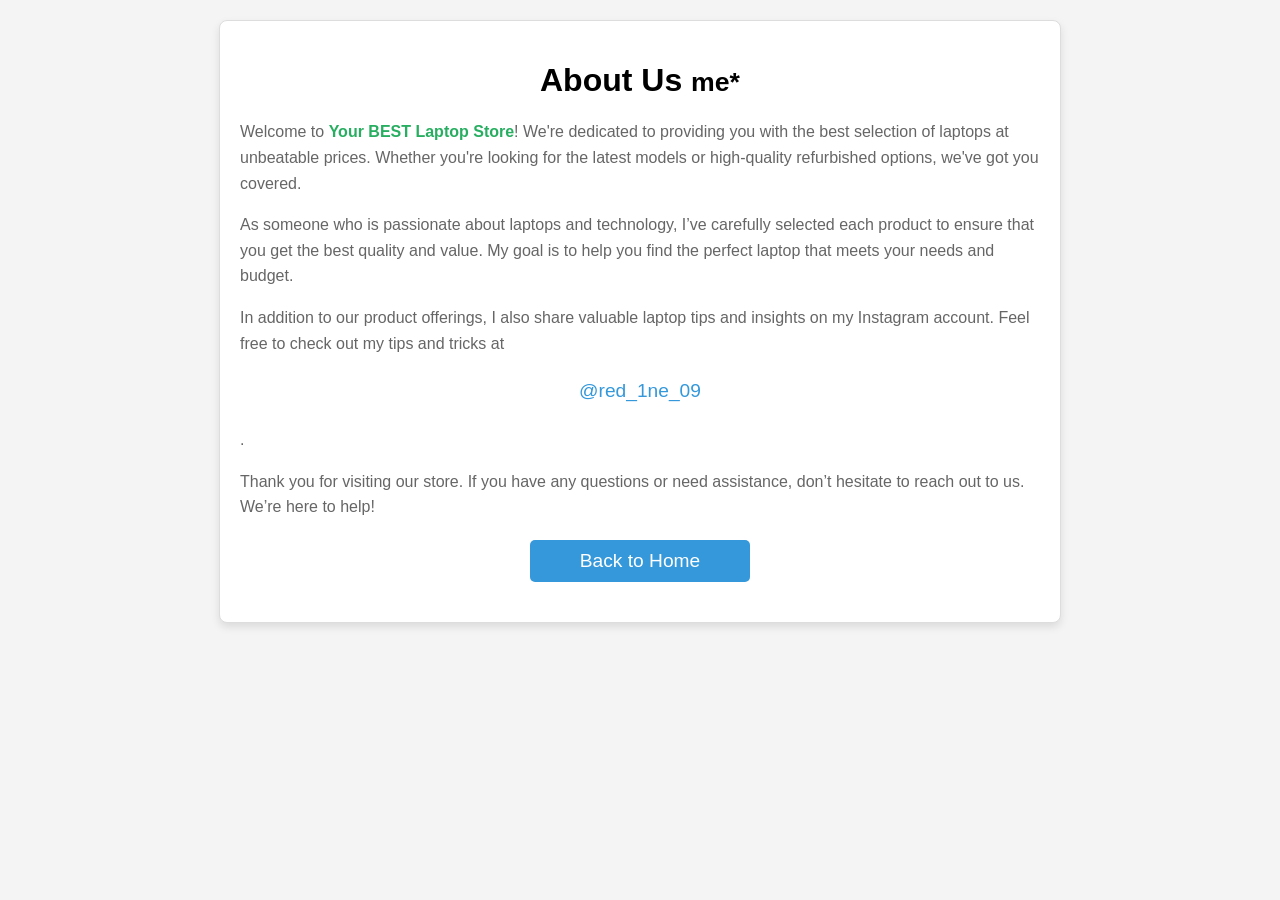
==== about.html @ dc3aa83b "Add files via upload" ====
<!DOCTYPE html>
<html lang="en">
<head>
    <meta charset="UTF-8">
    <meta name="viewport" content="width=device-width, initial-scale=1.0">
    <title>About Us - Laptop Store</title>
    <style>
        body {
            font-family: Arial, sans-serif;
            margin: 0;
            padding: 0;
            background-color: #f4f4f4;
        }
        .container {
            width: 90%;
            margin: 0 auto;
            padding: 20px;
        }
        h1 {
            text-align: center;
            margin-bottom: 20px;
        }
        .content {
            max-width: 800px;
            margin: 0 auto;
            background-color: #fff;
            border: 1px solid #ddd;
            border-radius: 8px;
            padding: 20px;
            box-shadow: 0 4px 8px rgba(0,0,0,0.1);
        }
        p {
            line-height: 1.6;
            color: #666;
        }
        .highlight {
            font-weight: bold;
            color: #27ae60;
        }
        .instagram-link {
            display: block;
            text-align: center;
            margin: 20px 0;
            font-size: 1.2em;
            color: #3498db;
            text-decoration: none;
        }
        .instagram-link:hover {
            color: #2980b9;
        }
        .back-btn {
            display: block;
            width: 200px;
            margin: 20px auto;
            padding: 10px;
            text-align: center;
            background-color: #3498db;
            color: #fff;
            text-decoration: none;
            border-radius: 5px;
            font-size: 1.2em;
        }
        .back-btn:hover {
            background-color: #2980b9;
        }
    </style>
</head>
<body>
    <div class="container">
        <div class="content">
            <h1>About Us <small>me*</small></h1>
            <p>Welcome to <span class="highlight">Your BEST Laptop Store</span>! We're dedicated to providing you with the best selection of laptops at unbeatable prices. Whether you're looking for the latest models or high-quality refurbished options, we've got you covered.</p>
            <p>As someone who is passionate about laptops and technology, I’ve carefully selected each product to ensure that you get the best quality and value. My goal is to help you find the perfect laptop that meets your needs and budget.</p>
            <p>In addition to our product offerings, I also share valuable laptop tips and insights on my Instagram account. Feel free to check out my tips and tricks at <a href="https://www.instagram.com/red_1ne_09" class="instagram-link">@red_1ne_09</a>.</p>
            <p>Thank you for visiting our store. If you have any questions or need assistance, don’t hesitate to reach out to us. We’re here to help!</p>
            <a href="index.html" class="back-btn">Back to Home</a>
        </div>
    </div>
</body>
</html>
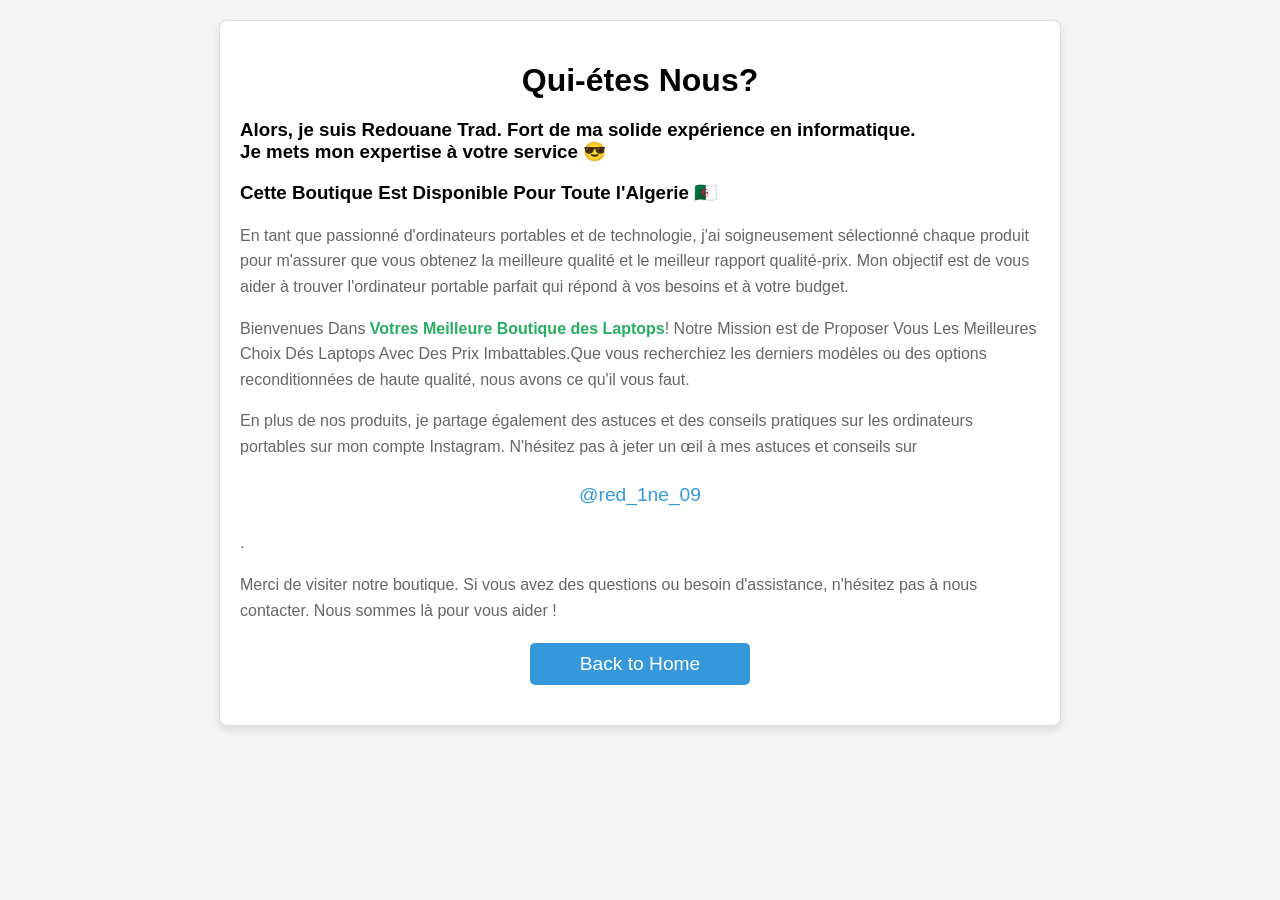
==== commit ef34725a: "Update about.html" ====
--- a/about.html
+++ b/about.html
@@ -68,11 +68,13 @@
 <body>
     <div class="container">
         <div class="content">
-            <h1>About Us <small>me*</small></h1>
-            <p>Welcome to <span class="highlight">Your BEST Laptop Store</span>! We're dedicated to providing you with the best selection of laptops at unbeatable prices. Whether you're looking for the latest models or high-quality refurbished options, we've got you covered.</p>
-            <p>As someone who is passionate about laptops and technology, I’ve carefully selected each product to ensure that you get the best quality and value. My goal is to help you find the perfect laptop that meets your needs and budget.</p>
-            <p>In addition to our product offerings, I also share valuable laptop tips and insights on my Instagram account. Feel free to check out my tips and tricks at <a href="https://www.instagram.com/red_1ne_09" class="instagram-link">@red_1ne_09</a>.</p>
-            <p>Thank you for visiting our store. If you have any questions or need assistance, don’t hesitate to reach out to us. We’re here to help!</p>
+            <h1>Qui-étes Nous?</h1>
+            <h3>Alors, je suis Redouane Trad. Fort de ma solide expérience en informatique.<br>Je mets mon expertise à votre service 😎</h3>
+            <h3>Cette Boutique Est Disponible Pour Toute l'Algerie 🇩🇿</h3>
+            <p>En tant que passionné d'ordinateurs portables et de technologie, j'ai soigneusement sélectionné chaque produit pour m'assurer que vous obtenez la meilleure qualité et le meilleur rapport qualité-prix. Mon objectif est de vous aider à trouver l'ordinateur portable parfait qui répond à vos besoins et à votre budget.</p>
+            <p>Bienvenues Dans <span class="highlight">Votres Meilleure Boutique des Laptops</span>! Notre Mission est de Proposer Vous Les Meilleures Choix Dés Laptops Avec Des Prix Imbattables.Que vous recherchiez les derniers modèles ou des options reconditionnées de haute qualité, nous avons ce qu'il vous faut.</p>
+            <p>En plus de nos produits, je partage également des astuces et des conseils pratiques sur les ordinateurs portables sur mon compte Instagram. N'hésitez pas à jeter un œil à mes astuces et conseils sur <a href="https://www.instagram.com/red_1ne_09" class="instagram-link">@red_1ne_09</a>.</p>
+            <p>Merci de visiter notre boutique. Si vous avez des questions ou besoin d'assistance, n'hésitez pas à nous contacter. Nous sommes là pour vous aider !</p>
             <a href="index.html" class="back-btn">Back to Home</a>
         </div>
     </div>
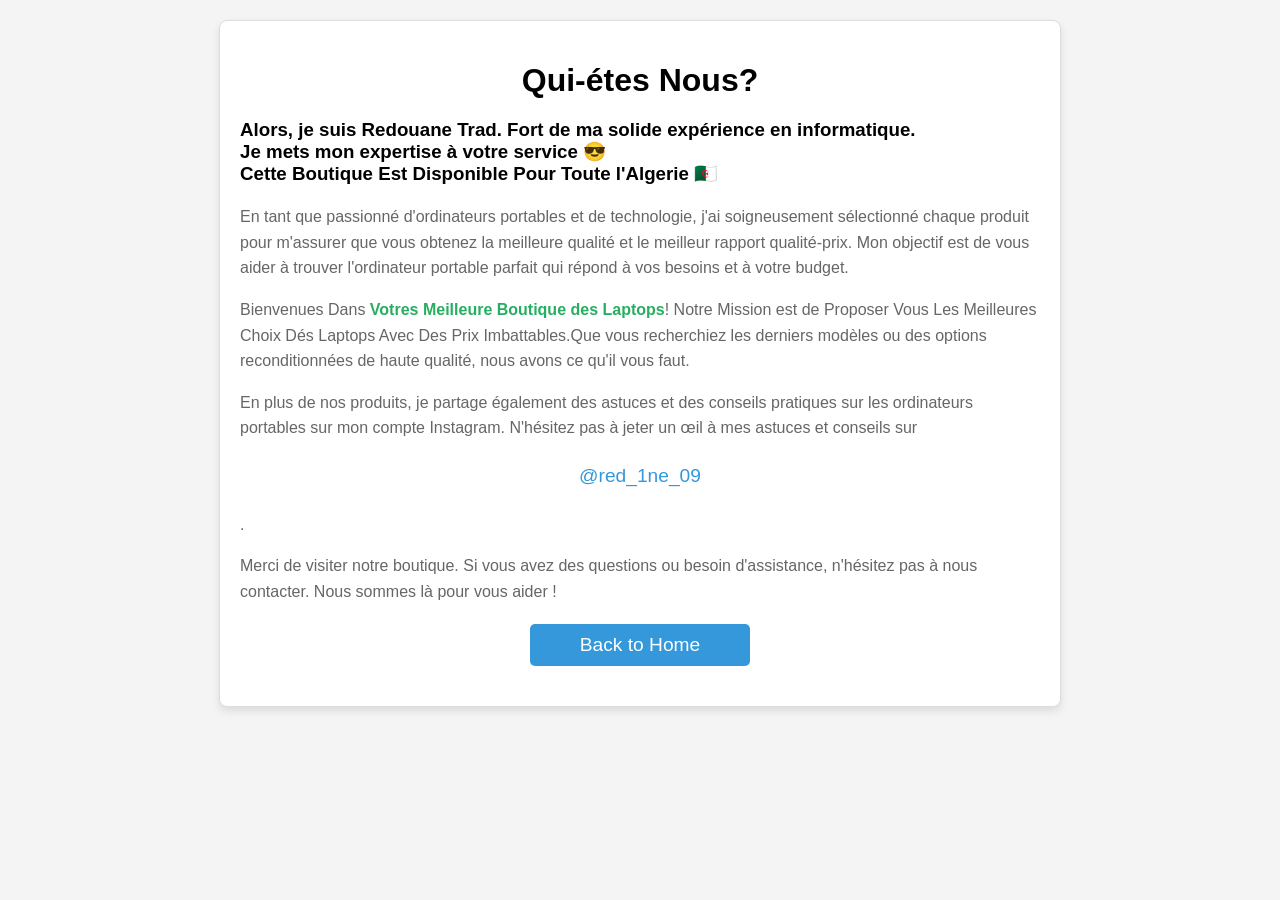
==== commit 1f278db2: "Update about.html" ====
--- a/about.html
+++ b/about.html
@@ -69,8 +69,7 @@
     <div class="container">
         <div class="content">
             <h1>Qui-étes Nous?</h1>
-            <h3>Alors, je suis Redouane Trad. Fort de ma solide expérience en informatique.<br>Je mets mon expertise à votre service 😎</h3>
-            <h3>Cette Boutique Est Disponible Pour Toute l'Algerie 🇩🇿</h3>
+            <h3>Alors, je suis Redouane Trad. Fort de ma solide expérience en informatique.<br>Je mets mon expertise à votre service 😎<br>Cette Boutique Est Disponible Pour Toute l'Algerie 🇩🇿</h3>
             <p>En tant que passionné d'ordinateurs portables et de technologie, j'ai soigneusement sélectionné chaque produit pour m'assurer que vous obtenez la meilleure qualité et le meilleur rapport qualité-prix. Mon objectif est de vous aider à trouver l'ordinateur portable parfait qui répond à vos besoins et à votre budget.</p>
             <p>Bienvenues Dans <span class="highlight">Votres Meilleure Boutique des Laptops</span>! Notre Mission est de Proposer Vous Les Meilleures Choix Dés Laptops Avec Des Prix Imbattables.Que vous recherchiez les derniers modèles ou des options reconditionnées de haute qualité, nous avons ce qu'il vous faut.</p>
             <p>En plus de nos produits, je partage également des astuces et des conseils pratiques sur les ordinateurs portables sur mon compte Instagram. N'hésitez pas à jeter un œil à mes astuces et conseils sur <a href="https://www.instagram.com/red_1ne_09" class="instagram-link">@red_1ne_09</a>.</p>
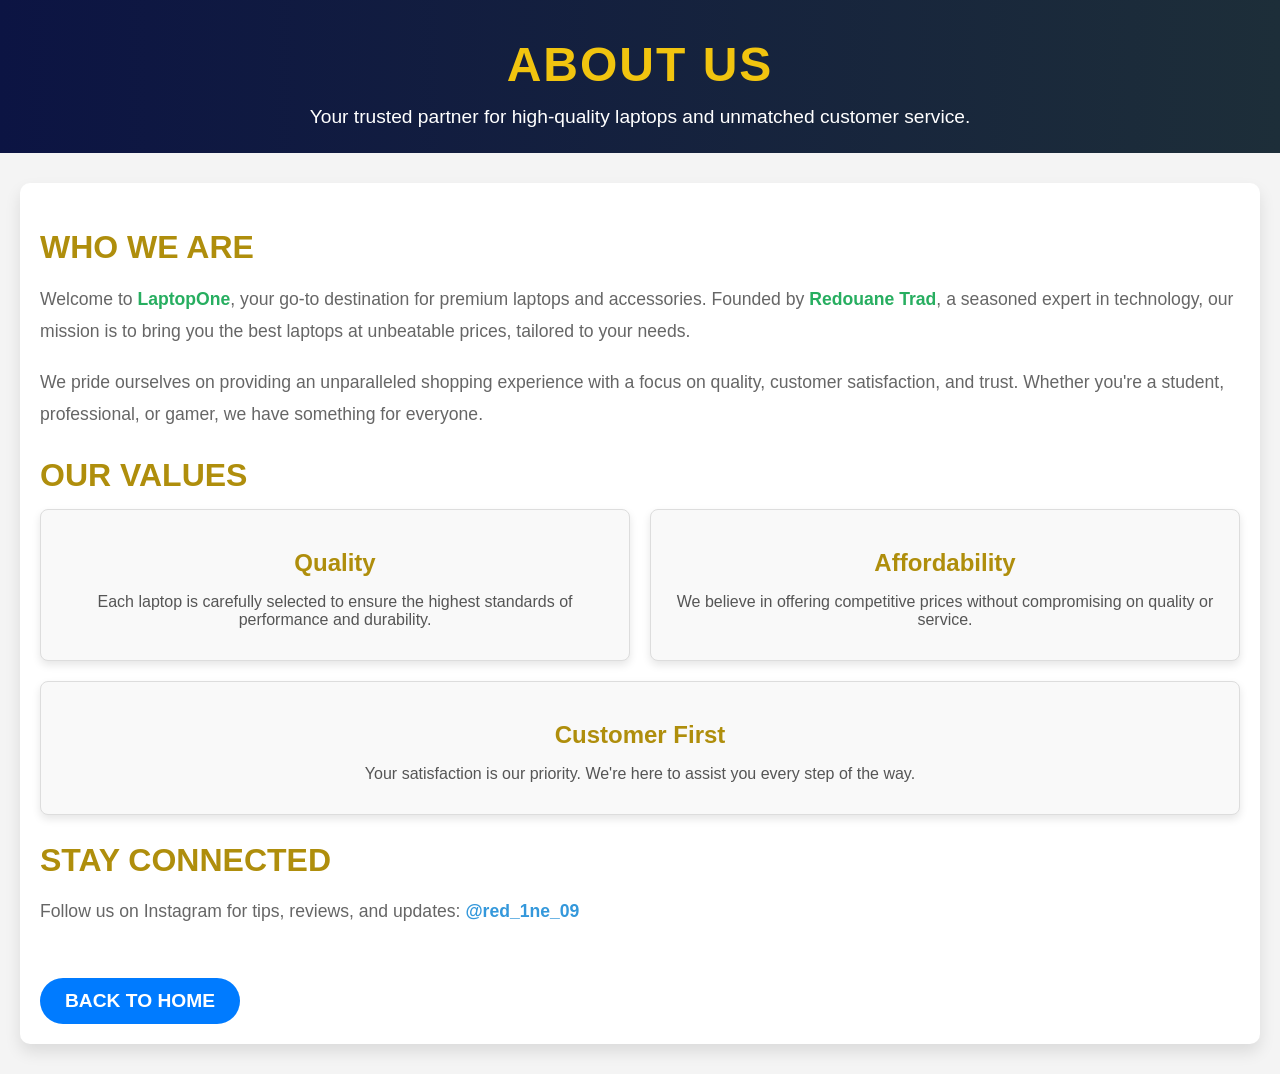
==== commit d2bfd320: "Update about.html" ====
--- a/about.html
+++ b/about.html
@@ -6,76 +6,141 @@
     <title>About Us - Laptop Store</title>
     <style>
         body {
-            font-family: Arial, sans-serif;
+            font-family: 'Arial', sans-serif;
             margin: 0;
             padding: 0;
             background-color: #f4f4f4;
+            color: #333;
         }
+
+        .hero {
+            background: linear-gradient(to right, #0c1443, #1d2e39);
+            padding-bottom: 20px;
+            padding-top: 5px;
+            text-align: center;
+        }
+
+        .hero h1 {
+            color: #f1c40f;
+            font-size: 3em;
+            margin-bottom: 10px;
+            text-transform: uppercase;
+            letter-spacing: 2px;
+        }
+
+        .hero p {
+            color: white;
+            font-size: 1.2em;
+            margin: 0;
+            line-height: 1.6;
+        }
+
         .container {
-            width: 90%;
-            margin: 0 auto;
+            max-width: 1200px;
+            margin: 30px auto;
             padding: 20px;
+            background: #fff;
+            border-radius: 10px;
+            box-shadow: 0 8px 16px rgba(0, 0, 0, 0.1);
         }
-        h1 {
-            text-align: center;
+
+        h2 {
+            font-size: 2em;
+            color: #af8e0c;
+            margin-bottom: 15px;
+            text-transform: uppercase;
+        }
+
+        .content {
+            line-height: 1.8;
+            font-size: 1.1em;
+            color: #666;
             margin-bottom: 20px;
         }
-        .content {
-            max-width: 800px;
-            margin: 0 auto;
-            background-color: #fff;
+
+        .content strong {
+            color: #27ae60;
+        }
+
+        .values {
+            display: flex;
+            justify-content: space-between;
+            flex-wrap: wrap;
+            gap: 20px;
+        }
+
+        .value-card {
+            flex: 1 1 30%;
+            background: #f9f9f9;
             border: 1px solid #ddd;
             border-radius: 8px;
-            padding: 20px;
-            box-shadow: 0 4px 8px rgba(0,0,0,0.1);
+            padding: 15px;
+            text-align: center;
+            box-shadow: 0 4px 8px rgba(0, 0, 0, 0.1);
         }
-        p {
-            line-height: 1.6;
-            color: #666;
+
+        .value-card h3 {
+            font-size: 1.5em;
+            margin-bottom: 10px;
+            color: #af8e0c;
         }
-        .highlight {
+
+        .value-card p {
+            font-size: 1em;
+            color: #555;
+        }
+
+        .back-btn {
+            display: inline-block;
+            padding: 12px 25px;
+            background: #007BFF;
+            color: #fff;
+            font-size: 1.2em;
             font-weight: bold;
-            color: #27ae60;
+            text-transform: uppercase;
+            text-decoration: none;
+            border-radius: 25px;
+            margin: 30px auto 0;
+            transition: background 0.3s ease;
+            text-align: center;
+            width: fit-content;
         }
-        .instagram-link {
-            display: block;
-            text-align: center;
-            margin: 20px 0;
-            font-size: 1.2em;
-            color: #3498db;
-            text-decoration: none;
-        }
-        .instagram-link:hover {
-            color: #2980b9;
-        }
-        .back-btn {
-            display: block;
-            width: 200px;
-            margin: 20px auto;
-            padding: 10px;
-            text-align: center;
-            background-color: #3498db;
-            color: #fff;
-            text-decoration: none;
-            border-radius: 5px;
-            font-size: 1.2em;
-        }
+
         .back-btn:hover {
-            background-color: #2980b9;
+            background: #0056b3;
         }
     </style>
 </head>
 <body>
+    <div class="hero">
+        <h1>About Us</h1>
+        <p>Your trusted partner for high-quality laptops and unmatched customer service.</p>
+    </div>
     <div class="container">
-        <div class="content">
-            <h1>Qui-étes Nous?</h1>
-            <h3>Alors, je suis Redouane Trad. Fort de ma solide expérience en informatique.<br>Je mets mon expertise à votre service 😎<br>Cette Boutique Est Disponible Pour Toute l'Algerie 🇩🇿</h3>
-            <p>En tant que passionné d'ordinateurs portables et de technologie, j'ai soigneusement sélectionné chaque produit pour m'assurer que vous obtenez la meilleure qualité et le meilleur rapport qualité-prix. Mon objectif est de vous aider à trouver l'ordinateur portable parfait qui répond à vos besoins et à votre budget.</p>
-            <p>Bienvenues Dans <span class="highlight">Votres Meilleure Boutique des Laptops</span>! Notre Mission est de Proposer Vous Les Meilleures Choix Dés Laptops Avec Des Prix Imbattables.Que vous recherchiez les derniers modèles ou des options reconditionnées de haute qualité, nous avons ce qu'il vous faut.</p>
-            <p>En plus de nos produits, je partage également des astuces et des conseils pratiques sur les ordinateurs portables sur mon compte Instagram. N'hésitez pas à jeter un œil à mes astuces et conseils sur <a href="https://www.instagram.com/red_1ne_09" class="instagram-link">@red_1ne_09</a>.</p>
-            <p>Merci de visiter notre boutique. Si vous avez des questions ou besoin d'assistance, n'hésitez pas à nous contacter. Nous sommes là pour vous aider !</p>
-            <a href="index.html" class="back-btn">Back to Home</a>
+        <h2>Who We Are</h2>
+        <p class="content">Welcome to <strong>LaptopOne</strong>, your go-to destination for premium laptops and accessories. Founded by <strong>Redouane Trad</strong>, a seasoned expert in technology, our mission is to bring you the best laptops at unbeatable prices, tailored to your needs.</p>
+        <p class="content">We pride ourselves on providing an unparalleled shopping experience with a focus on quality, customer satisfaction, and trust. Whether you're a student, professional, or gamer, we have something for everyone.</p>
+        
+        <h2>Our Values</h2>
+        <div class="values">
+            <div class="value-card">
+                <h3>Quality</h3>
+                <p>Each laptop is carefully selected to ensure the highest standards of performance and durability.</p>
+            </div>
+            <div class="value-card">
+                <h3>Affordability</h3>
+                <p>We believe in offering competitive prices without compromising on quality or service.</p>
+            </div>
+            <div class="value-card">
+                <h3>Customer First</h3>
+                <p>Your satisfaction is our priority. We're here to assist you every step of the way.</p>
+            </div>
         </div>
+        
+        <h2>Stay Connected</h2>
+        <p class="content">Follow us on Instagram for tips, reviews, and updates: <a href="https://www.instagram.com/red_1ne_09" style="color: #3498db; text-decoration: none; font-weight: bold;">@red_1ne_09</a></p>
+        
+        <a href="index.html" class="back-btn">Back to Home</a>
     </div>
 </body>
-</html>+</html>
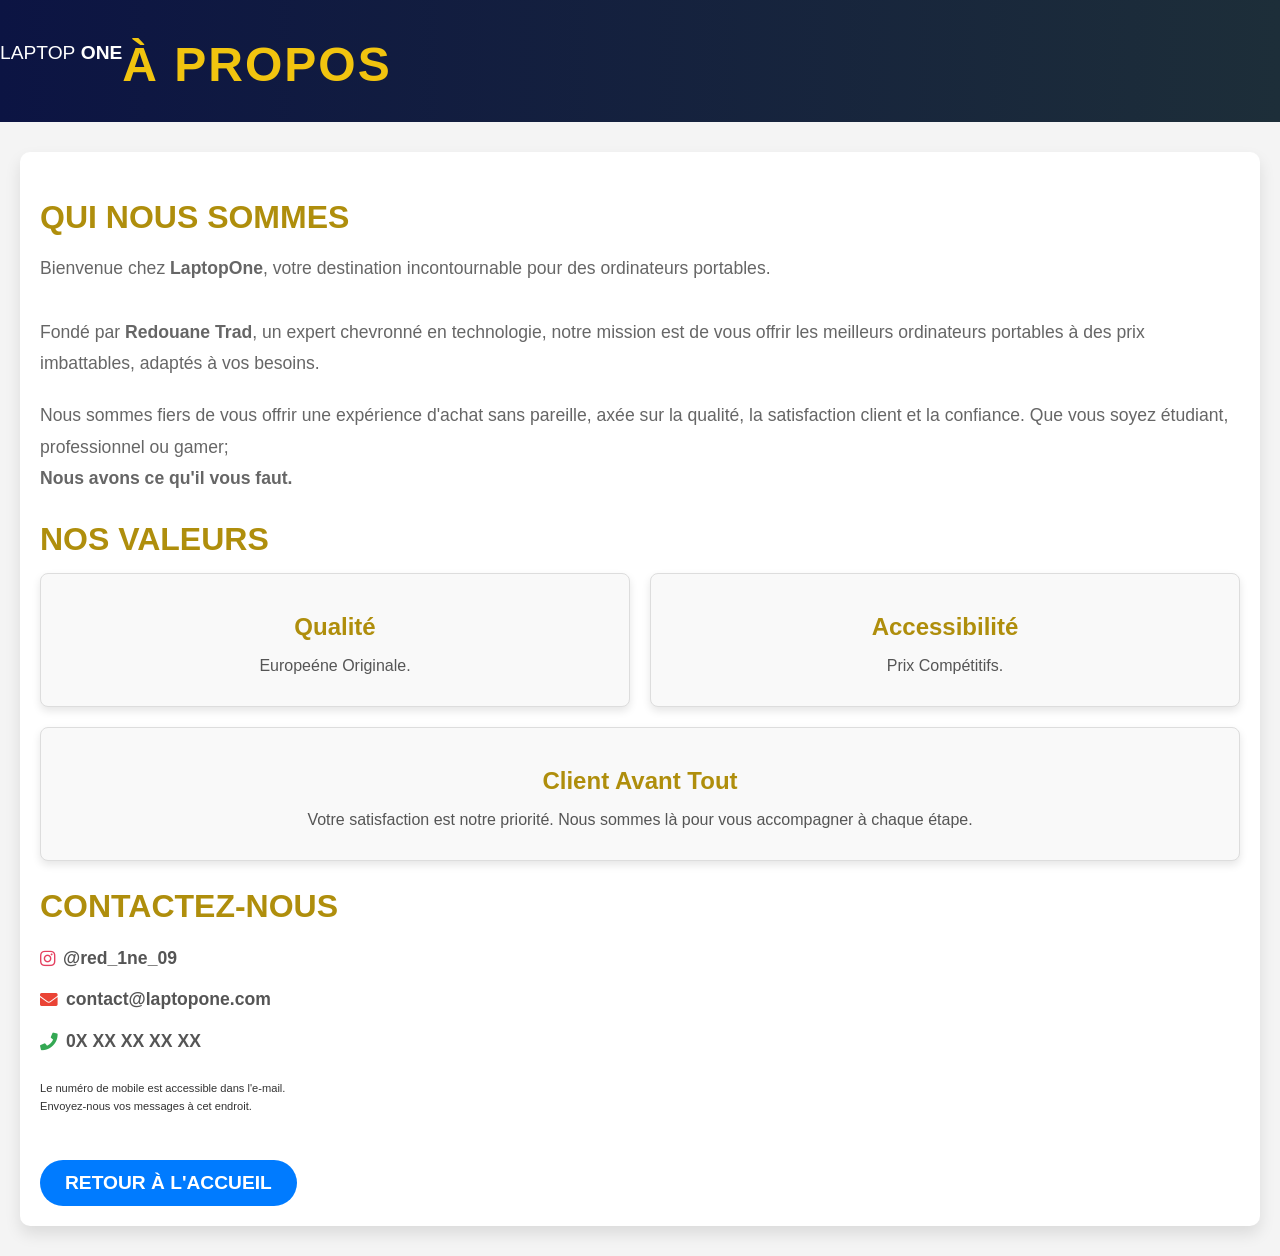
==== commit 79848477: "Update about.html" ====
--- a/about.html
+++ b/about.html
@@ -4,6 +4,8 @@
     <meta charset="UTF-8">
     <meta name="viewport" content="width=device-width, initial-scale=1.0">
     <title>About Us - Laptop Store</title>
+    <link href="https://cdnjs.cloudflare.com/ajax/libs/font-awesome/5.15.4/css/all.min.css" rel="stylesheet">
+
     <style>
         body {
             font-family: 'Arial', sans-serif;
@@ -18,6 +20,8 @@
             padding-bottom: 20px;
             padding-top: 5px;
             text-align: center;
+            display: flex;
+            align-items: center;
         }
 
         .hero h1 {
@@ -56,10 +60,6 @@
             font-size: 1.1em;
             color: #666;
             margin-bottom: 20px;
-        }
-
-        .content strong {
-            color: #27ae60;
         }
 
         .values {
@@ -101,7 +101,7 @@
             text-decoration: none;
             border-radius: 25px;
             margin: 30px auto 0;
-            transition: background 0.3s ease;
+            transition: 0.3s ease;
             text-align: center;
             width: fit-content;
         }
@@ -109,38 +109,98 @@
         .back-btn:hover {
             background: #0056b3;
         }
+        a{
+            color: #f1c40f; 
+            text-decoration: none; 
+            font-weight: bold;
+        }
+        @media only screen and (max-width:600px) {
+            .hero h1 {
+                font-size: 1.8em;
+                padding-top: 5px;
+            }
+
+            .hero p {
+                padding-top: 15px;
+                padding-inline: 15px;
+                font-size: 1.8em;
+                line-height: 1.6;
+            }
+            .container p{
+                font-size: 1.8em;
+                text-align: center;
+            }
+            .container h2{
+                text-align: center;
+            }
+            .value-card h3{
+                font-size: 1.8em;
+            }
+            .contact{
+                width: 100%;
+                justify-content: center;
+            }
+            .contact i{
+                padding-inline: 10px;
+            }
+            .contact a{
+                font-size: .95em;
+            }
+            #Contacts{
+                text-align: start;
+            }
+        }
     </style>
 </head>
-<body>
-    <div class="hero">
-        <h1>About Us</h1>
-        <p>Your trusted partner for high-quality laptops and unmatched customer service.</p>
-    </div>
-    <div class="container">
-        <h2>Who We Are</h2>
-        <p class="content">Welcome to <strong>LaptopOne</strong>, your go-to destination for premium laptops and accessories. Founded by <strong>Redouane Trad</strong>, a seasoned expert in technology, our mission is to bring you the best laptops at unbeatable prices, tailored to your needs.</p>
-        <p class="content">We pride ourselves on providing an unparalleled shopping experience with a focus on quality, customer satisfaction, and trust. Whether you're a student, professional, or gamer, we have something for everyone.</p>
-        
-        <h2>Our Values</h2>
-        <div class="values">
-            <div class="value-card">
-                <h3>Quality</h3>
-                <p>Each laptop is carefully selected to ensure the highest standards of performance and durability.</p>
+    <body>
+        <div class="hero">
+            <p>LAPTOP<strong> ONE</strong></p>
+            <h1>À Propos</h1>
+        </div>
+        <div class="container">
+            <h2>Qui Nous Sommes</h2>
+            <p class="content">Bienvenue chez <strong>LaptopOne</strong>, votre destination incontournable pour des ordinateurs portables.<br><br>Fondé par <strong>Redouane Trad</strong>, un expert chevronné en technologie, notre mission est de vous offrir les meilleurs ordinateurs portables à des prix imbattables, adaptés à vos besoins.</p>
+            <p class="content">Nous sommes fiers de vous offrir une expérience d'achat sans pareille, axée sur la qualité, la satisfaction client et la confiance. Que vous soyez étudiant, professionnel ou gamer;<br><strong> Nous avons ce qu'il vous faut.</strong></p>
+            
+            <h2>Nos Valeurs</h2>
+            <div class="values">
+                <div class="value-card">
+                    <h3>Qualité</h3>
+                    <p>Europeéne Originale.</p>
+                </div>
+                <div class="value-card">
+                    <h3>Accessibilité</h3>
+                    <p>Prix Compétitifs.</p>
+                </div>
+                <div class="value-card">
+                    <h3>Client Avant Tout</h3>
+                    <p>Votre satisfaction est notre priorité. Nous sommes là pour vous accompagner à chaque étape.</p>
+                </div>
             </div>
-            <div class="value-card">
-                <h3>Affordability</h3>
-                <p>We believe in offering competitive prices without compromising on quality or service.</p>
+            
+            <h2 id="Contacts">Contactez-Nous</h2>
+            <div class="contact" style="font-size: 16px;">
+                <p class="content">
+                    <span style="display: flex; align-items: center; margin-bottom: 10px;">
+                        <i class="fab fa-instagram" style="color: #E4405F; margin-right: 8px;"></i>
+                        <a href="https://www.instagram.com/red_1ne_09" style="color: #555; text-decoration: none; font-weight: bold;">@red_1ne_09</a>
+                    </span>
+                    <span style="display: flex; align-items: center; margin-bottom: 10px;">
+                        <i class="fas fa-envelope" style="color: #EA4335; margin-right: 8px;"></i>
+                        <a href="mailto:contact@laptopone.com" style="color: #555; text-decoration: none; font-weight: bold;">contact@laptopone.com</a>
+                    </span>
+                    <span style="display: flex; align-items: center;">
+                        <i class="fas fa-phone" style="color: #34A853; margin-right: 8px;"></i>
+                        <a style="color: #555; text-decoration: none; font-weight: bold;">0X XX XX XX XX</a>
+                    </span>
+                    <span>
+                        <p style="text-align: start;"><small><small>Le numéro de mobile est accessible dans l'e-mail. <br>Envoyez-nous vos messages à cet endroit.</small></small></p>
+                    </span>
+                </p>
             </div>
-            <div class="value-card">
-                <h3>Customer First</h3>
-                <p>Your satisfaction is our priority. We're here to assist you every step of the way.</p>
-            </div>
+
+            <a href="index.html" class="back-btn">Retour à l'accueil</a>
         </div>
-        
-        <h2>Stay Connected</h2>
-        <p class="content">Follow us on Instagram for tips, reviews, and updates: <a href="https://www.instagram.com/red_1ne_09" style="color: #3498db; text-decoration: none; font-weight: bold;">@red_1ne_09</a></p>
-        
-        <a href="index.html" class="back-btn">Back to Home</a>
-    </div>
-</body>
+    </body>
 </html>
+
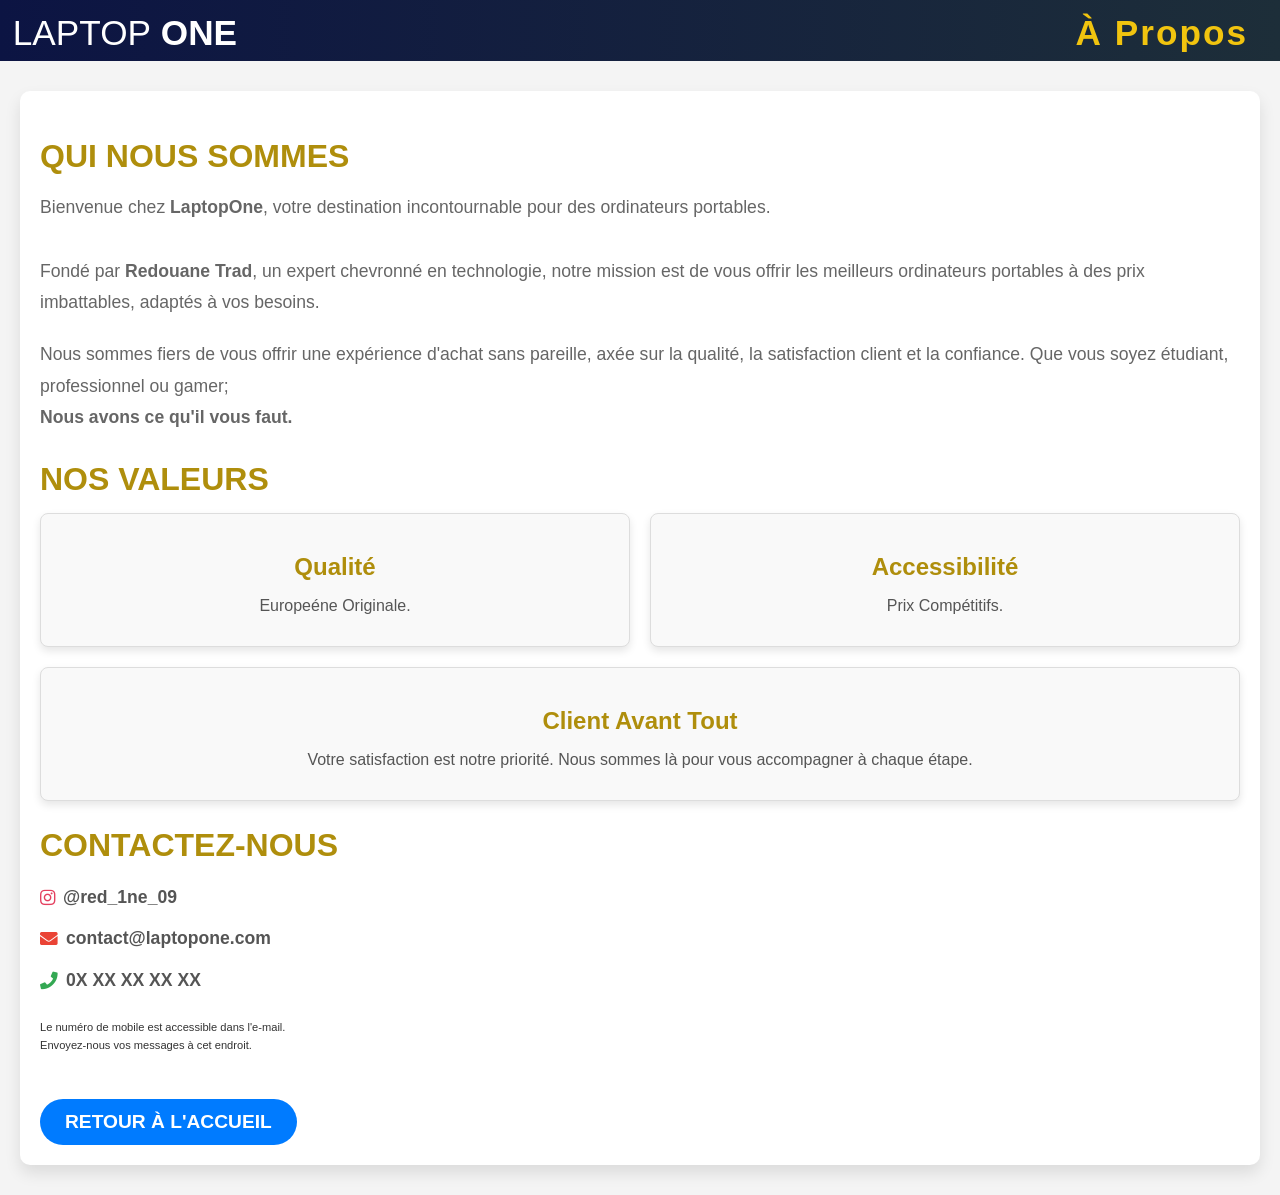
==== commit 051c4759: "." ====
--- a/about.html
+++ b/about.html
@@ -17,7 +17,6 @@
 
         .hero {
             background: linear-gradient(to right, #0c1443, #1d2e39);
-            padding-bottom: 20px;
             padding-top: 5px;
             text-align: center;
             display: flex;
@@ -26,17 +25,25 @@
 
         .hero h1 {
             color: #f1c40f;
-            font-size: 3em;
-            margin-bottom: 10px;
-            text-transform: uppercase;
+            font-size: 2.2em;
+            
+            margin: 0 auto;
+            width: 45%;
+            
+            
             letter-spacing: 2px;
+            text-align: end;
+            
         }
 
         .hero p {
             color: white;
-            font-size: 1.2em;
+            font-size: 2.2em;
             margin: 0;
             line-height: 1.6;
+            width: 49%;
+            text-align:start;
+            margin-left: 1%;
         }
 
         .container {
@@ -117,12 +124,9 @@
         @media only screen and (max-width:600px) {
             .hero h1 {
                 font-size: 1.8em;
-                padding-top: 5px;
             }
 
             .hero p {
-                padding-top: 15px;
-                padding-inline: 15px;
                 font-size: 1.8em;
                 line-height: 1.6;
             }
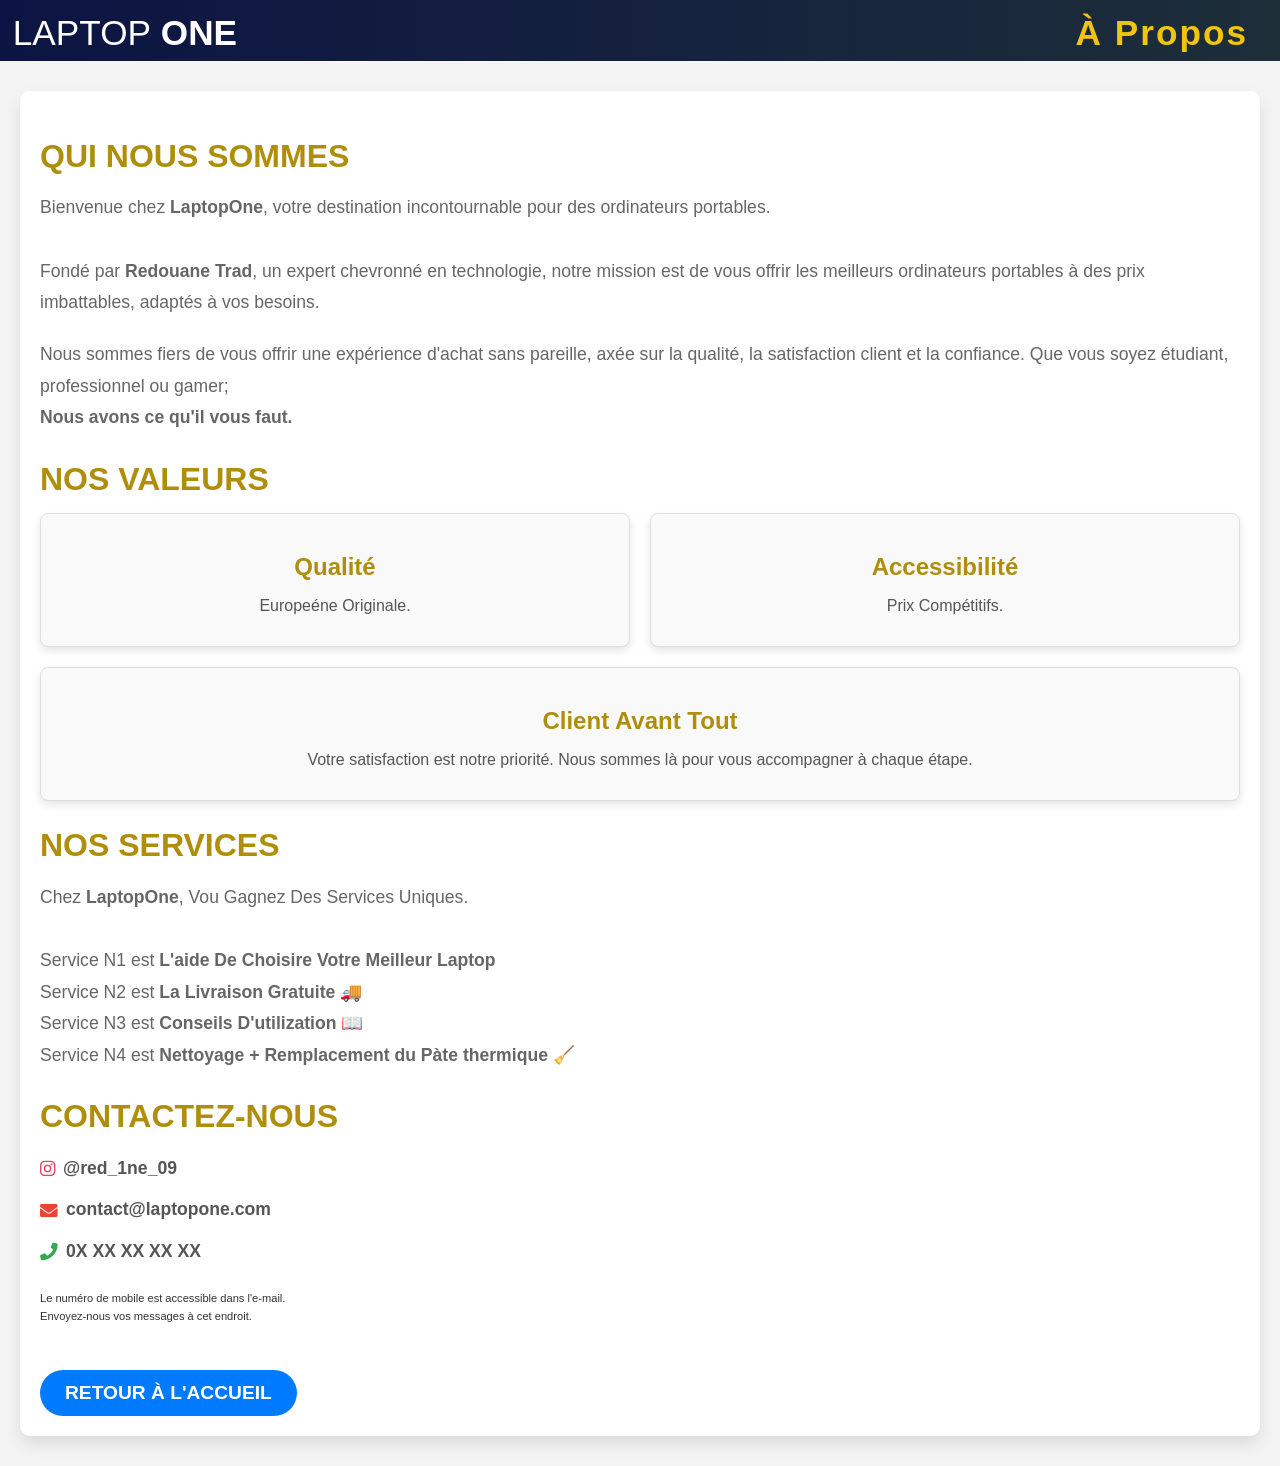
==== commit 573577fb: "update" ====
--- a/about.html
+++ b/about.html
@@ -181,6 +181,14 @@
                     <p>Votre satisfaction est notre priorité. Nous sommes là pour vous accompagner à chaque étape.</p>
                 </div>
             </div>
+
+            
+            <h2>Nos Services</h2>
+            <p class="content">Chez <strong>LaptopOne</strong>, Vou Gagnez Des Services Uniques. <br>
+                <br>Service N1 est<strong> L'aide De Choisire Votre Meilleur Laptop</strong>
+                <br>Service N2 est<strong> La Livraison Gratuite 🚚</strong>
+                <br>Service N3 est<strong> Conseils D'utilization 📖</strong>
+                <br>Service N4 est<strong> Nettoyage + Remplacement du Pàte thermique 🧹</strong>
             
             <h2 id="Contacts">Contactez-Nous</h2>
             <div class="contact" style="font-size: 16px;">
